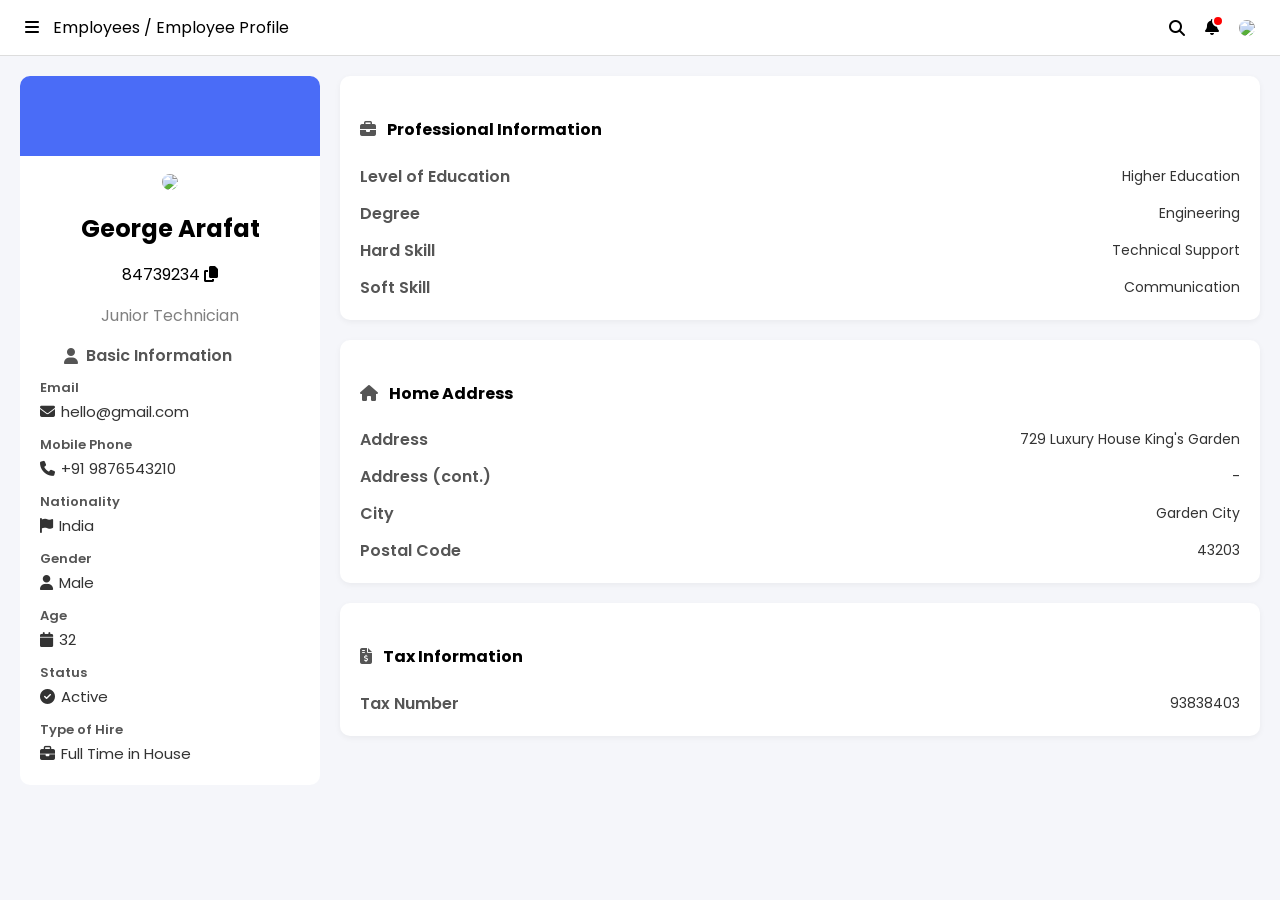
==== index.html @ 63d3ba4a "Initial commit" ====
<!DOCTYPE html>
<html lang="en">
<head>
<meta charset="UTF-8">
<meta name="viewport" content="width=device-width, initial-scale=1.0">
<title>Employee Profile</title>

<!-- Favicon -->
<link rel="icon" type="image/png" href="favicon.png">

<!-- Google Fonts -->
<link href="https://fonts.googleapis.com/css2?family=Poppins:wght@300;400;500;600&display=swap" rel="stylesheet">

<!-- Font Awesome -->
<link rel="stylesheet" href="https://cdnjs.cloudflare.com/ajax/libs/font-awesome/6.5.0/css/all.min.css">

<!-- Custom CSS -->
<link rel="stylesheet" href="style.css">
</head>

<body>

<div class="main">

  <!-- Topbar -->
  <div class="topbar">
    <div class="left">
      <i class="fa fa-bars"></i>
      <span>Employees / Employee Profile</span>
    </div>

    <div class="right">
      <i class="fa fa-search"></i>
      <div class="icon-wrapper">
        <i class="fa fa-bell"></i>
        <span class="notification-dot"></span>
      </div>
      <img src="https://i.pravatar.cc/40" class="top-profile">
    </div>
  </div>

  <div class="container">

    <!-- LEFT PROFILE -->
    <div class="profile-card">
      <div class="profile-bg"></div>

      <div class="profile-content">
        <img src="https://i.pravatar.cc/100" class="profile-img">

        <h2 class="name">George Arafat</h2>

        <p class="id">
          <span class="emp-id">84739234</span>
          <i class="fa fa-copy copy-icon" title="Copy ID"></i>
        </p>

        <p class="role">Junior Technician</p>

        <h4 class="section-title">
          <i class="fa fa-user"></i> Basic Information
        </h4>

        <div class="info">
          <div class="info-item">
            <span class="title">Email</span>
            <span class="value"><i class="fa fa-envelope"></i> hello@gmail.com</span>
          </div>

          <div class="info-item">
            <span class="title">Mobile Phone</span>
            <span class="value"><i class="fa fa-phone"></i> +91 9876543210</span>
          </div>

          <div class="info-item">
            <span class="title">Nationality</span>
            <span class="value"><i class="fa fa-flag"></i> India</span>
          </div>

          <div class="info-item">
            <span class="title">Gender</span>
            <span class="value"><i class="fa fa-user"></i> Male</span>
          </div>

          <div class="info-item">
            <span class="title">Age</span>
            <span class="value"><i class="fa fa-calendar"></i> 32</span>
          </div>

          <div class="info-item">
            <span class="title">Status</span>
            <span class="value"><i class="fa fa-circle-check"></i> Active</span>
          </div>

          <div class="info-item">
            <span class="title">Type of Hire</span>
            <span class="value"><i class="fa fa-briefcase"></i> Full Time in House</span>
          </div>
        </div>
      </div>
    </div>

    <!-- RIGHT SECTION -->
    <div class="right-section">

      <!-- Professional Information -->
      <div class="card">
        <h4 class="section-title">
          <i class="fa fa-briefcase"></i> Professional Information
        </h4>

        <div class="info">
          <div class="info-item">
            <span class="title">Level of Education</span>
            <span class="value">Higher Education</span>
          </div>

          <div class="info-item">
            <span class="title">Degree</span>
            <span class="value">Engineering</span>
          </div>

          <div class="info-item">
            <span class="title">Hard Skill</span>
            <span class="value">Technical Support</span>
          </div>

          <div class="info-item">
            <span class="title">Soft Skill</span>
            <span class="value">Communication</span>
          </div>
        </div>
      </div>

      <!-- Home Address -->
      <div class="card">
        <h4 class="section-title">
          <i class="fa fa-home"></i> Home Address
        </h4>

        <div class="info">
          <div class="info-item">
            <span class="title">Address</span>
            <span class="value">729 Luxury House King's Garden</span>
          </div>

          <div class="info-item">
            <span class="title">Address (cont.)</span>
            <span class="value">-</span>
          </div>

          <div class="info-item">
            <span class="title">City</span>
            <span class="value">Garden City</span>
          </div>

          <div class="info-item">
            <span class="title">Postal Code</span>
            <span class="value">43203</span>
          </div>
        </div>
      </div>

      <!-- Tax Information -->
      <div class="card">
        <h4 class="section-title">
          <i class="fa fa-file-invoice-dollar"></i> Tax Information
        </h4>

        <div class="info">
          <div class="info-item">
            <span class="title">Tax Number</span>
            <span class="value">93838403</span>
          </div>
        </div>
      </div>

    </div>

  </div>

</div>

</body>
</html>
---- style.css ----
/* Body & Fonts */
body {
  font-family: 'Poppins', sans-serif;
  margin: 0;
  background: #f5f6fa;
}

/* Topbar */
.topbar {
  display: flex;
  justify-content: space-between;
  padding: 15px 25px;
  background: white;
  align-items: center;
  border-bottom: 1px solid #ddd;
}

.left i { margin-right: 10px; }

.right {
  display: flex;
  align-items: center;
}

.right i { margin: 0 10px; cursor: pointer; }

.icon-wrapper { position: relative; display: inline-block; }

.notification-dot {
  position: absolute;
  top: 0;
  right: 5px;
  width: 8px; height: 8px;
  background: red;
  border-radius: 50%;
  border: 2px solid white;
}

.top-profile { border-radius: 50%; margin-left: 10px; }

.container {
  display: flex;
  flex-wrap: wrap;
  gap: 20px;
  padding: 20px;
}

/* Left Card */
.profile-card {
  width: 300px;
  background: white;
  border-radius: 10px;
  overflow: hidden;
  flex-shrink: 0;
}

.profile-bg { height: 80px; background: #4a6cf7; }

.profile-content {
  padding: 20px;
  text-align: center;
}

.profile-img {
  border-radius: 50%;
  margin-top: -50px;
  border: 4px solid white;
}

.name { margin: 10px 0 5px; }

.role { color: gray; margin-bottom: 15px; }

/* Left Sidebar Section Titles with Favicon */
.profile-card .section-title {
  display: flex;           /* Align icon and text horizontally */
  align-items: center;     /* Vertically center icon and text */
  font-size: 16px;
  font-weight: 600;
  margin: 15px 0 10px;
  color: #555;
  position: relative;
  padding-left: 24px;      /* Space for favicon */
}

/* Favicon before title using pseudo-element */
.profile-card .section-title::before {
  content: '';
  position: absolute;
  left: 0;
  top: 50%;
  transform: translateY(-50%);
  width: 16px;
  height: 16px;
  background-size: contain;
  background-repeat: no-repeat;
  background-position: center;
}

/* Example: assign different favicons per section using nth-child */
.profile-card .section-title:nth-of-type(1)::before {
  background-image: url('favicon1.png'); /* Personal Info */
}

.profile-card .section-title:nth-of-type(2)::before {
  background-image: url('favicon2.png'); /* Contact */
}

.profile-card .section-title:nth-of-type(3)::before {
  background-image: url('favicon3.png'); /* Settings */
}

/* Sidebar Info stays vertical with bold titles */
.profile-card .info {
  display: flex;
  flex-direction: column;
  gap: 12px;
}

.profile-card .info-item {
  display: flex;
  flex-direction: column;
  align-items: flex-start;
}

.profile-card .info-item .title {
  font-size: 13px;
  font-weight: 600; /* Bold titles */
  color: #555;
  margin-bottom: 2px;
}

.profile-card .info-item .value {
  font-size: 15px;
  font-weight: 400;
  color: #333;
  display: flex;
  align-items: center;
  gap: 6px;
}

/* Right Section */
.right-section {
  flex: 1;
  display: flex;
  flex-direction: column;
  gap: 20px;
}

/* Cards */
.card {
  background: white;
  border-radius: 10px;
  padding: 20px;
  box-shadow: 0 2px 6px rgba(0,0,0,0.05);
}

/* Right Section Info: one item per line */
.right-section .info {
  display: flex;
  flex-direction: column;
  gap: 12px;
}

.right-section .info-item {
  display: flex;
  justify-content: space-between;
  align-items: center;
}

.right-section .info-item .title {
  font-weight: 600;
  color: #555;
}

.right-section .info-item .value {
  font-size: 14px;
  color: #333;
  display: flex;
  align-items: center;
  gap: 6px;
}

/* Right Section Section title icon spacing */
.section-title i {
  margin-right: 8px;
  color: #555;
}
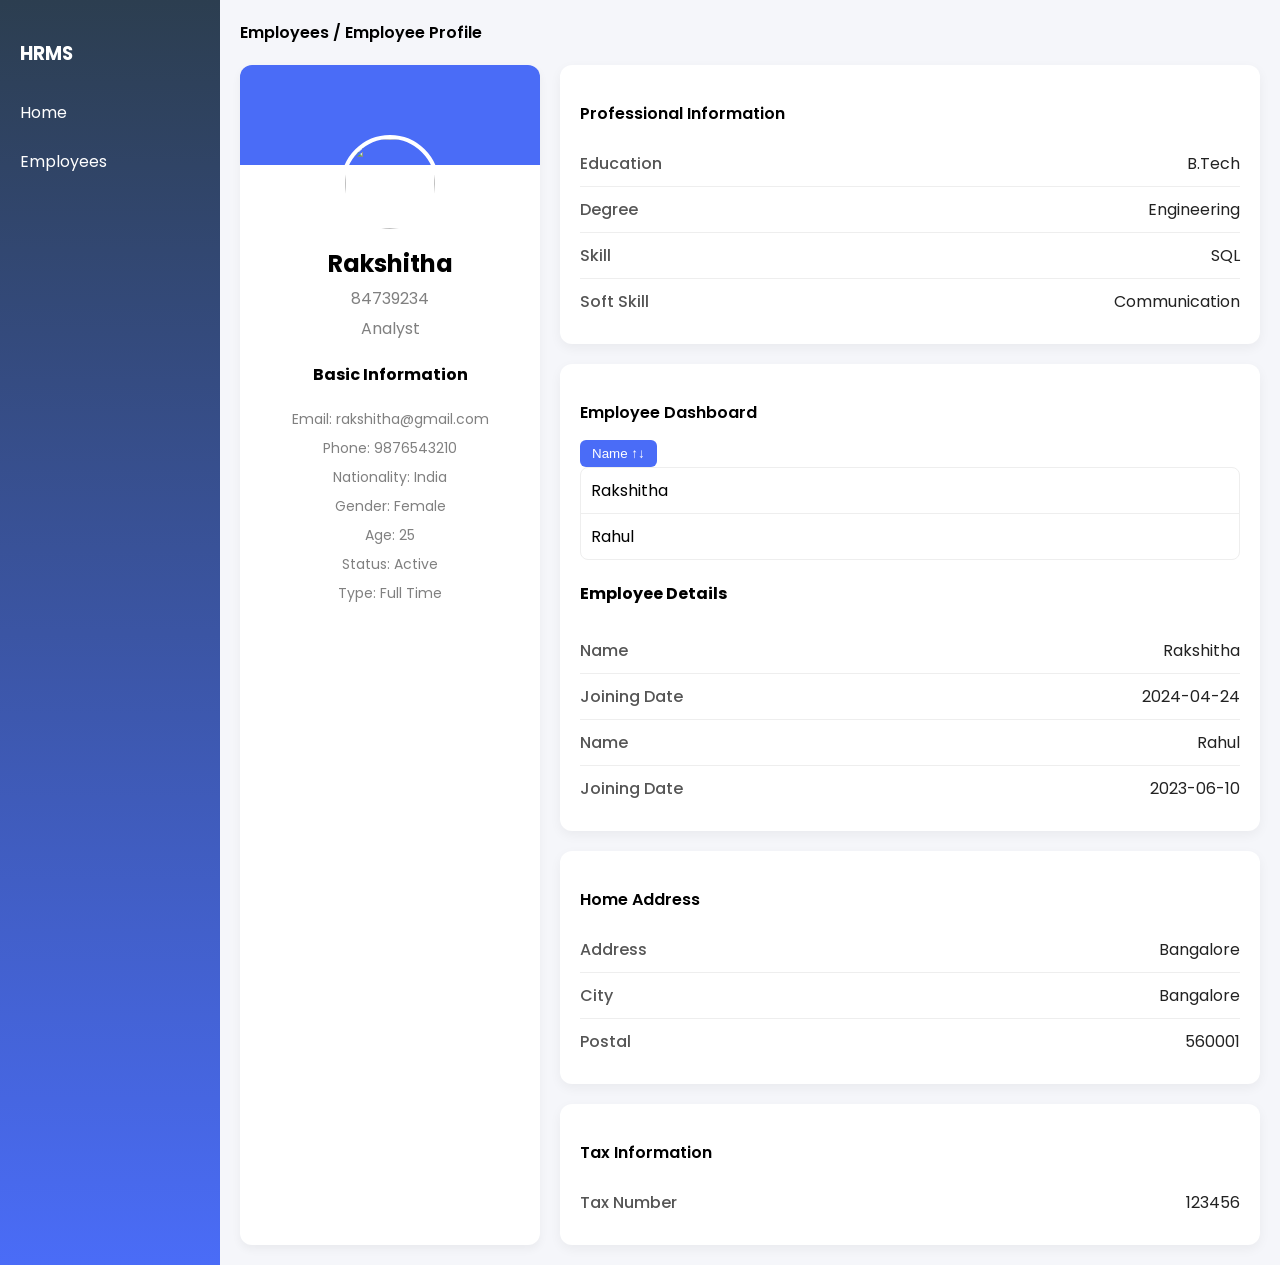
==== commit 1f969f7b: "Initial commit" ====
--- a/index.html
+++ b/index.html
@@ -3,176 +3,142 @@
 <head>
 <meta charset="UTF-8">
 <meta name="viewport" content="width=device-width, initial-scale=1.0">
-<title>Employee Profile</title>
 
-<!-- Favicon -->
-<link rel="icon" type="image/png" href="favicon.png">
+<title>HRMS Dashboard</title>
 
-<!-- Google Fonts -->
-<link href="https://fonts.googleapis.com/css2?family=Poppins:wght@300;400;500;600&display=swap" rel="stylesheet">
-
-<!-- Font Awesome -->
+<!-- Fonts & Icons -->
+<link href="https://fonts.googleapis.com/css2?family=Poppins:wght@400;500;600&display=swap" rel="stylesheet">
 <link rel="stylesheet" href="https://cdnjs.cloudflare.com/ajax/libs/font-awesome/6.5.0/css/all.min.css">
 
-<!-- Custom CSS -->
+<!-- CSS -->
 <link rel="stylesheet" href="style.css">
 </head>
 
 <body>
 
-<div class="main">
+<div class="wrapper">
 
-  <!-- Topbar -->
-  <div class="topbar">
-    <div class="left">
-      <i class="fa fa-bars"></i>
-      <span>Employees / Employee Profile</span>
+  <!-- SIDEBAR -->
+  <div class="sidebar">
+    <h3>HRMS</h3>
+    <ul>
+      <li>Home</li>
+      <li>Employees</li>
+    </ul>
+  </div>
+
+  <!-- MAIN -->
+  <div class="main">
+
+    <!-- TOPBAR -->
+    <div class="topbar">
+      Employees / Employee Profile
     </div>
 
-    <div class="right">
-      <i class="fa fa-search"></i>
-      <div class="icon-wrapper">
-        <i class="fa fa-bell"></i>
-        <span class="notification-dot"></span>
-      </div>
-      <img src="https://i.pravatar.cc/40" class="top-profile">
-    </div>
-  </div>
+    <!-- DASHBOARD -->
+    <div class="dashboard">
 
-  <div class="container">
+      <!-- LEFT PROFILE -->
+      <div class="profile-card">
+        <div class="profile-bg"></div>
 
-    <!-- LEFT PROFILE -->
-    <div class="profile-card">
-      <div class="profile-bg"></div>
+        <div class="profile-content">
+          <img id="empImg" src="https://i.pravatar.cc/100?img=12" class="profile-img">
 
-      <div class="profile-content">
-        <img src="https://i.pravatar.cc/100" class="profile-img">
+          <h2 id="empName">George Arafat</h2>
+          <p id="empId">84739234</p>
+          <p id="empRole">Junior Technician</p>
 
-        <h2 class="name">George Arafat</h2>
+          <h4 class="section-title">Basic Information</h4>
 
-        <p class="id">
-          <span class="emp-id">84739234</span>
-          <i class="fa fa-copy copy-icon" title="Copy ID"></i>
-        </p>
-
-        <p class="role">Junior Technician</p>
-
-        <h4 class="section-title">
-          <i class="fa fa-user"></i> Basic Information
-        </h4>
-
-        <div class="info">
-          <div class="info-item">
-            <span class="title">Email</span>
-            <span class="value"><i class="fa fa-envelope"></i> hello@gmail.com</span>
-          </div>
-
-          <div class="info-item">
-            <span class="title">Mobile Phone</span>
-            <span class="value"><i class="fa fa-phone"></i> +91 9876543210</span>
-          </div>
-
-          <div class="info-item">
-            <span class="title">Nationality</span>
-            <span class="value"><i class="fa fa-flag"></i> India</span>
-          </div>
-
-          <div class="info-item">
-            <span class="title">Gender</span>
-            <span class="value"><i class="fa fa-user"></i> Male</span>
-          </div>
-
-          <div class="info-item">
-            <span class="title">Age</span>
-            <span class="value"><i class="fa fa-calendar"></i> 32</span>
-          </div>
-
-          <div class="info-item">
-            <span class="title">Status</span>
-            <span class="value"><i class="fa fa-circle-check"></i> Active</span>
-          </div>
-
-          <div class="info-item">
-            <span class="title">Type of Hire</span>
-            <span class="value"><i class="fa fa-briefcase"></i> Full Time in House</span>
-          </div>
-        </div>
-      </div>
-    </div>
-
-    <!-- RIGHT SECTION -->
-    <div class="right-section">
-
-      <!-- Professional Information -->
-      <div class="card">
-        <h4 class="section-title">
-          <i class="fa fa-briefcase"></i> Professional Information
-        </h4>
-
-        <div class="info">
-          <div class="info-item">
-            <span class="title">Level of Education</span>
-            <span class="value">Higher Education</span>
-          </div>
-
-          <div class="info-item">
-            <span class="title">Degree</span>
-            <span class="value">Engineering</span>
-          </div>
-
-          <div class="info-item">
-            <span class="title">Hard Skill</span>
-            <span class="value">Technical Support</span>
-          </div>
-
-          <div class="info-item">
-            <span class="title">Soft Skill</span>
-            <span class="value">Communication</span>
+          <div class="info">
+            <p>Email: <span id="empEmail">hello@gmail.com</span></p>
+            <p>Phone: <span id="empPhone">+91 9876543210</span></p>
+            <p>Nationality: <span id="empCountry">India</span></p>
+            <p>Gender: <span id="empGender">Male</span></p>
+            <p>Age: <span id="empAge">32</span></p>
+            <p>Status: Active</p>
+            <p>Type: Full Time</p>
           </div>
         </div>
       </div>
 
-      <!-- Home Address -->
-      <div class="card">
-        <h4 class="section-title">
-          <i class="fa fa-home"></i> Home Address
-        </h4>
+      <!-- RIGHT SECTION -->
+      <div class="right">
 
-        <div class="info">
-          <div class="info-item">
-            <span class="title">Address</span>
-            <span class="value">729 Luxury House King's Garden</span>
+        <!-- PROFESSIONAL INFO -->
+        <div class="card">
+          <h3 class="card-title">Professional Information</h3>
+
+          <div class="row"><span>Education</span><span id="empEducation">Higher Education</span></div>
+          <div class="row"><span>Degree</span><span id="empDegree">Engineering</span></div>
+          <div class="row"><span>Skill</span><span id="empSkill">Technical Support</span></div>
+          <div class="row"><span>Soft Skill</span><span id="empSoftSkill">Communication</span></div>
+        </div>
+
+        <!-- HOME DASHBOARD -->
+        <div class="card">
+
+          <!-- HEADER -->
+          <div class="card-header">
+            <h3>Employee Dashboard</h3>
+
+            <div class="sort-buttons">
+              <button onclick="sortByName()">Name ↑↓</button>
+            </div>
           </div>
 
-          <div class="info-item">
-            <span class="title">Address (cont.)</span>
-            <span class="value">-</span>
+          <!-- EMPLOYEE LIST -->
+          <div class="employee-list">
+            <div onclick="selectEmployee(0)">Rakshitha</div>
+            <div onclick="selectEmployee(1)">Rahul</div>
+            <div onclick="selectEmployee(2)">Ankit</div>
           </div>
 
-          <div class="info-item">
-            <span class="title">City</span>
-            <span class="value">Garden City</span>
+          <!-- DETAILS -->
+          <div class="employee-details">
+            <h4>Employee Details</h4>
+
+            <div class="row">
+              <span>Name</span>
+              <span>Rakshitha</span>
+            </div>
+
+            <div class="row">
+              <span>Joining Date</span>
+              <span>2024-04-24</span>
+            </div>
+
+            <div class="row">
+              <span>Name</span>
+              <span>Rahul</span>
+            </div>
+
+            <div class="row">
+              <span>Joining Date</span>
+              <span>2023-06-10</span>
+            </div>
+
           </div>
 
-          <div class="info-item">
-            <span class="title">Postal Code</span>
-            <span class="value">43203</span>
-          </div>
         </div>
-      </div>
 
-      <!-- Tax Information -->
-      <div class="card">
-        <h4 class="section-title">
-          <i class="fa fa-file-invoice-dollar"></i> Tax Information
-        </h4>
+        <!-- ADDRESS -->
+        <div class="card">
+          <h3 class="card-title">Home Address</h3>
 
-        <div class="info">
-          <div class="info-item">
-            <span class="title">Tax Number</span>
-            <span class="value">93838403</span>
-          </div>
+          <div class="row"><span>Address</span><span id="empAddress">Bangalore</span></div>
+          <div class="row"><span>City</span><span id="empCity">Bangalore</span></div>
+          <div class="row"><span>Postal</span><span id="empPostal">560001</span></div>
         </div>
+
+        <!-- TAX -->
+        <div class="card">
+          <h3 class="card-title">Tax Information</h3>
+
+          <div class="row"><span>Tax Number</span><span id="empTax">123456</span></div>
+        </div>
+
       </div>
 
     </div>
@@ -181,5 +147,8 @@
 
 </div>
 
+<!-- JS -->
+<script src="script.js"></script>
+
 </body>
 </html>
--- a/style.css
+++ b/style.css
@@ -1,188 +1,190 @@
-/* Body & Fonts */
+/* BODY */
 body {
+  margin: 0;
   font-family: 'Poppins', sans-serif;
-  margin: 0;
   background: #f5f6fa;
 }
 
-/* Topbar */
-.topbar {
+/* WRAPPER */
+.wrapper {
   display: flex;
-  justify-content: space-between;
-  padding: 15px 25px;
-  background: white;
-  align-items: center;
-  border-bottom: 1px solid #ddd;
+  min-height: 100vh;
 }
 
-.left i { margin-right: 10px; }
-
-.right {
-  display: flex;
-  align-items: center;
+/* SIDEBAR */
+.sidebar {
+  width: 220px;
+  background: linear-gradient(180deg, #2c3e50, #4a6cf7);
+  color: white;
+  padding: 20px 0;
 }
 
-.right i { margin: 0 10px; cursor: pointer; }
-
-.icon-wrapper { position: relative; display: inline-block; }
-
-.notification-dot {
-  position: absolute;
-  top: 0;
-  right: 5px;
-  width: 8px; height: 8px;
-  background: red;
-  border-radius: 50%;
-  border: 2px solid white;
+.sidebar h3 {
+  padding: 0 20px;
+  margin-bottom: 20px;
 }
 
-.top-profile { border-radius: 50%; margin-left: 10px; }
+.sidebar ul {
+  padding: 0;
+  margin: 0;
+}
 
-.container {
-  display: flex;
-  flex-wrap: wrap;
-  gap: 20px;
+.sidebar li {
+  list-style: none;
+  padding: 12px 20px;
+  cursor: pointer;
+  transition: 0.3s;
+}
+
+.sidebar li:hover {
+  background: rgba(255, 255, 255, 0.2);
+  border-radius: 6px;
+}
+
+/* MAIN */
+.main {
+  flex: 1;
   padding: 20px;
 }
 
-/* Left Card */
+/* TOPBAR */
+.topbar {
+  font-weight: 600;
+  margin-bottom: 20px;
+}
+
+/* DASHBOARD */
+.dashboard {
+  display: flex;
+  gap: 20px;
+  flex-wrap: wrap;
+}
+
+/* PROFILE CARD */
 .profile-card {
   width: 300px;
   background: white;
-  border-radius: 10px;
+  border-radius: 12px;
   overflow: hidden;
   flex-shrink: 0;
+  box-shadow: 0 4px 10px rgba(0,0,0,0.05);
 }
 
-.profile-bg { height: 80px; background: #4a6cf7; }
+.profile-bg {
+  height: 100px;
+  background: #4a6cf7;
+}
 
 .profile-content {
+  text-align: center;
   padding: 20px;
-  text-align: center;
 }
 
 .profile-img {
+  width: 90px;
+  height: 90px;
   border-radius: 50%;
   margin-top: -50px;
   border: 4px solid white;
+  object-fit: cover;
 }
 
-.name { margin: 10px 0 5px; }
-
-.role { color: gray; margin-bottom: 15px; }
-
-/* Left Sidebar Section Titles with Favicon */
-.profile-card .section-title {
-  display: flex;           /* Align icon and text horizontally */
-  align-items: center;     /* Vertically center icon and text */
-  font-size: 16px;
-  font-weight: 600;
-  margin: 15px 0 10px;
-  color: #555;
-  position: relative;
-  padding-left: 24px;      /* Space for favicon */
+.profile-content h2 {
+  margin: 10px 0 5px;
 }
 
-/* Favicon before title using pseudo-element */
-.profile-card .section-title::before {
-  content: '';
-  position: absolute;
-  left: 0;
-  top: 50%;
-  transform: translateY(-50%);
-  width: 16px;
-  height: 16px;
-  background-size: contain;
-  background-repeat: no-repeat;
-  background-position: center;
+.profile-content p {
+  margin: 5px 0;
+  color: gray;
 }
 
-/* Example: assign different favicons per section using nth-child */
-.profile-card .section-title:nth-of-type(1)::before {
-  background-image: url('favicon1.png'); /* Personal Info */
-}
-
-.profile-card .section-title:nth-of-type(2)::before {
-  background-image: url('favicon2.png'); /* Contact */
-}
-
-.profile-card .section-title:nth-of-type(3)::before {
-  background-image: url('favicon3.png'); /* Settings */
-}
-
-/* Sidebar Info stays vertical with bold titles */
-.profile-card .info {
-  display: flex;
-  flex-direction: column;
-  gap: 12px;
-}
-
-.profile-card .info-item {
-  display: flex;
-  flex-direction: column;
-  align-items: flex-start;
-}
-
-.profile-card .info-item .title {
-  font-size: 13px;
-  font-weight: 600; /* Bold titles */
-  color: #555;
-  margin-bottom: 2px;
-}
-
-.profile-card .info-item .value {
-  font-size: 15px;
-  font-weight: 400;
-  color: #333;
-  display: flex;
-  align-items: center;
-  gap: 6px;
-}
-
-/* Right Section */
-.right-section {
+/* RIGHT SECTION */
+.right {
   flex: 1;
   display: flex;
   flex-direction: column;
   gap: 20px;
 }
 
-/* Cards */
+/* CARD */
 .card {
   background: white;
-  border-radius: 10px;
   padding: 20px;
-  box-shadow: 0 2px 6px rgba(0,0,0,0.05);
+  border-radius: 12px;
+  box-shadow: 0 4px 12px rgba(0,0,0,0.05);
 }
 
-/* Right Section Info: one item per line */
-.right-section .info {
-  display: flex;
-  flex-direction: column;
-  gap: 12px;
+/* CARD TITLE */
+.card h3 {
+  margin-bottom: 15px;
+  font-size: 16px;
+  font-weight: 600;
 }
 
-.right-section .info-item {
+/* ROW (IMPORTANT FIX) */
+.row {
   display: flex;
   justify-content: space-between;
-  align-items: center;
+  padding: 10px 0;
+  border-bottom: 1px solid #eee;
 }
 
-.right-section .info-item .title {
-  font-weight: 600;
-  color: #555;
+.row:last-child {
+  border-bottom: none;
 }
 
-.right-section .info-item .value {
-  font-size: 14px;
-  color: #333;
-  display: flex;
-  align-items: center;
-  gap: 6px;
+.row span:first-child {
+  color: #555;
+  font-weight: 500;
 }
 
-/* Right Section Section title icon spacing */
-.section-title i {
-  margin-right: 8px;
-  color: #555;
+.row span:last-child {
+  color: #222;
+}
+
+/* EMPLOYEE LIST */
+.employee-list {
+  border: 1px solid #eee;
+  border-radius: 8px;
+  overflow: hidden;
+  margin-bottom: 15px;
+}
+
+.employee-list div {
+  padding: 10px;
+  cursor: pointer;
+  border-bottom: 1px solid #eee;
+}
+
+.employee-list div:last-child {
+  border-bottom: none;
+}
+
+.employee-list div:hover {
+  background: #f0f2f7;
+}
+
+/* SORT BUTTONS */
+.sort-buttons {
+  display: flex;
+  gap: 10px;
+}
+
+.sort-buttons button {
+  padding: 6px 12px;
+  border: none;
+  background: #4a6cf7;
+  color: white;
+  border-radius: 6px;
+  cursor: pointer;
+}
+
+.sort-buttons button:hover {
+  background: #3a5bdc;
+}
+
+/* INFO TEXT */
+.info p {
+  margin: 8px 0;
+  font-size: 14px;
 }
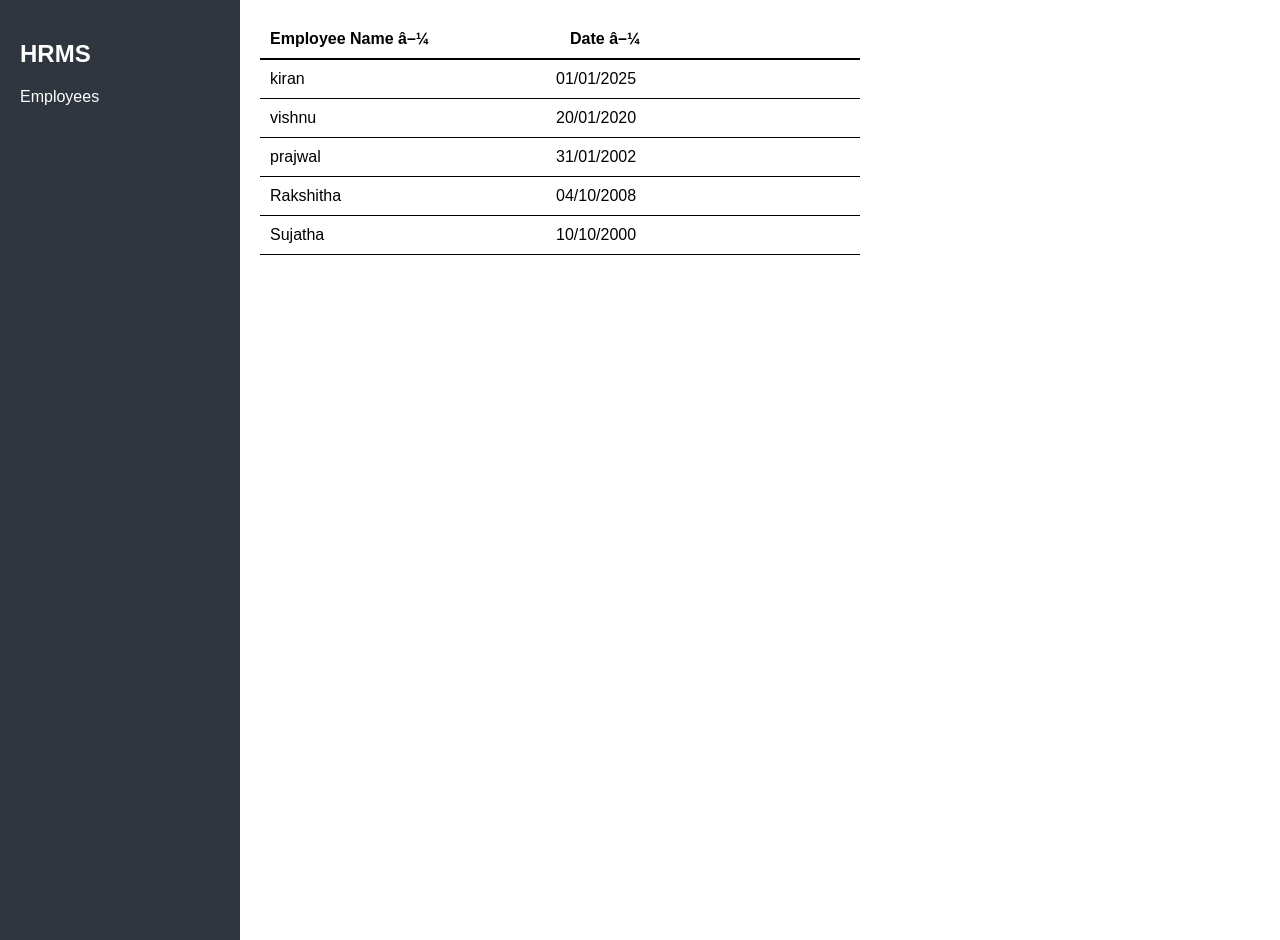
==== commit ea237bbe: "Initial commit" ====
--- a/index.html
+++ b/index.html
@@ -1,154 +1,34 @@
 <!DOCTYPE html>
-<html lang="en">
+<html>
 <head>
-<meta charset="UTF-8">
-<meta name="viewport" content="width=device-width, initial-scale=1.0">
-
-<title>HRMS Dashboard</title>
-
-<!-- Fonts & Icons -->
-<link href="https://fonts.googleapis.com/css2?family=Poppins:wght@400;500;600&display=swap" rel="stylesheet">
-<link rel="stylesheet" href="https://cdnjs.cloudflare.com/ajax/libs/font-awesome/6.5.0/css/all.min.css">
-
-<!-- CSS -->
-<link rel="stylesheet" href="style.css">
+    <!-- <meta charset="UTF-8">
+    <meta name="viewport" content="width=device-width, initial-scale=1.0"> -->
+    <title>HRMS</title>
+    <link rel="stylesheet" href="style.css">
 </head>
-
 <body>
 
-<div class="wrapper">
+  <div class = "container">
 
-  <!-- SIDEBAR -->
-  <div class="sidebar">
-    <h3>HRMS</h3>
-    <ul>
-      <li>Home</li>
-      <li>Employees</li>
-    </ul>
-  </div>
-
-  <!-- MAIN -->
-  <div class="main">
-
-    <!-- TOPBAR -->
-    <div class="topbar">
-      Employees / Employee Profile
+    <div class="sidebar">
+      <h2>HRMS</h2>
+      <p>Employees</p>
     </div>
 
-    <!-- DASHBOARD -->
-    <div class="dashboard">
+    <div class="content">
 
-      <!-- LEFT PROFILE -->
-      <div class="profile-card">
-        <div class="profile-bg"></div>
-
-        <div class="profile-content">
-          <img id="empImg" src="https://i.pravatar.cc/100?img=12" class="profile-img">
-
-          <h2 id="empName">George Arafat</h2>
-          <p id="empId">84739234</p>
-          <p id="empRole">Junior Technician</p>
-
-          <h4 class="section-title">Basic Information</h4>
-
-          <div class="info">
-            <p>Email: <span id="empEmail">hello@gmail.com</span></p>
-            <p>Phone: <span id="empPhone">+91 9876543210</span></p>
-            <p>Nationality: <span id="empCountry">India</span></p>
-            <p>Gender: <span id="empGender">Male</span></p>
-            <p>Age: <span id="empAge">32</span></p>
-            <p>Status: Active</p>
-            <p>Type: Full Time</p>
-          </div>
-        </div>
-      </div>
-
-      <!-- RIGHT SECTION -->
-      <div class="right">
-
-        <!-- PROFESSIONAL INFO -->
-        <div class="card">
-          <h3 class="card-title">Professional Information</h3>
-
-          <div class="row"><span>Education</span><span id="empEducation">Higher Education</span></div>
-          <div class="row"><span>Degree</span><span id="empDegree">Engineering</span></div>
-          <div class="row"><span>Skill</span><span id="empSkill">Technical Support</span></div>
-          <div class="row"><span>Soft Skill</span><span id="empSoftSkill">Communication</span></div>
-        </div>
-
-        <!-- HOME DASHBOARD -->
-        <div class="card">
-
-          <!-- HEADER -->
-          <div class="card-header">
-            <h3>Employee Dashboard</h3>
-
-            <div class="sort-buttons">
-              <button onclick="sortByName()">Name ↑↓</button>
-            </div>
-          </div>
-
-          <!-- EMPLOYEE LIST -->
-          <div class="employee-list">
-            <div onclick="selectEmployee(0)">Rakshitha</div>
-            <div onclick="selectEmployee(1)">Rahul</div>
-            <div onclick="selectEmployee(2)">Ankit</div>
-          </div>
-
-          <!-- DETAILS -->
-          <div class="employee-details">
-            <h4>Employee Details</h4>
-
-            <div class="row">
-              <span>Name</span>
-              <span>Rakshitha</span>
-            </div>
-
-            <div class="row">
-              <span>Joining Date</span>
-              <span>2024-04-24</span>
-            </div>
-
-            <div class="row">
-              <span>Name</span>
-              <span>Rahul</span>
-            </div>
-
-            <div class="row">
-              <span>Joining Date</span>
-              <span>2023-06-10</span>
-            </div>
-
-          </div>
-
-        </div>
-
-        <!-- ADDRESS -->
-        <div class="card">
-          <h3 class="card-title">Home Address</h3>
-
-          <div class="row"><span>Address</span><span id="empAddress">Bangalore</span></div>
-          <div class="row"><span>City</span><span id="empCity">Bangalore</span></div>
-          <div class="row"><span>Postal</span><span id="empPostal">560001</span></div>
-        </div>
-
-        <!-- TAX -->
-        <div class="card">
-          <h3 class="card-title">Tax Information</h3>
-
-          <div class="row"><span>Tax Number</span><span id="empTax">123456</span></div>
-        </div>
-
-      </div>
-
+      <div class="top-bar">
+      <div onclick="sortName()">Employee Name ▼</div>
+      <div onclick="sortDate()">Date ▼</div>
     </div>
 
+    <table id="employeeTable">
+      <tbody></tbody>
+    </table>
   </div>
 
 </div>
 
-<!-- JS -->
 <script src="script.js"></script>
-
 </body>
 </html>
--- a/style.css
+++ b/style.css
@@ -1,190 +1,46 @@
-/* BODY */
-body {
+body{
   margin: 0;
-  font-family: 'Poppins', sans-serif;
-  background: #f5f6fa;
+  font-family: Arial;
 }
 
-/* WRAPPER */
-.wrapper {
+.container{
   display: flex;
-  min-height: 100vh;
 }
 
-/* SIDEBAR */
-.sidebar {
-  width: 220px;
-  background: linear-gradient(180deg, #2c3e50, #4a6cf7);
+.sidebar{
+  width: 200px;
+  height: 100vh;
+  background-color: #2f3640;
   color: white;
-  padding: 20px 0;
-}
+  padding: 20px;
+} 
 
-.sidebar h3 {
-  padding: 0 20px;
-  margin-bottom: 20px;
-}
-
-.sidebar ul {
-  padding: 0;
-  margin: 0;
-}
-
-.sidebar li {
-  list-style: none;
-  padding: 12px 20px;
-  cursor: pointer;
-  transition: 0.3s;
-}
-
-.sidebar li:hover {
-  background: rgba(255, 255, 255, 0.2);
-  border-radius: 6px;
-}
-
-/* MAIN */
-.main {
+.content{
   flex: 1;
   padding: 20px;
 }
 
-/* TOPBAR */
-.topbar {
-  font-weight: 600;
-  margin-bottom: 20px;
+.top-bar{
+  display: flex;
+  width: 600px;
+  border-bottom: 2px solid black;
+  font-weight: bold;
 }
 
-/* DASHBOARD */
-.dashboard {
-  display: flex;
-  gap: 20px;
-  flex-wrap: wrap;
+.top-bar div{
+  width: 50%;
+  cursor: pointer;
+  padding: 10px;
 }
 
-/* PROFILE CARD */
-.profile-card {
-  width: 300px;
-  background: white;
-  border-radius: 12px;
-  overflow: hidden;
-  flex-shrink: 0;
-  box-shadow: 0 4px 10px rgba(0,0,0,0.05);
+table{
+  width: 600px;
+  border-collapse: collapse;
 }
 
-.profile-bg {
-  height: 100px;
-  background: #4a6cf7;
+td{
+ border-bottom: 1px solid black;
+  padding: 10px;
 }
 
-.profile-content {
-  text-align: center;
-  padding: 20px;
-}
 
-.profile-img {
-  width: 90px;
-  height: 90px;
-  border-radius: 50%;
-  margin-top: -50px;
-  border: 4px solid white;
-  object-fit: cover;
-}
-
-.profile-content h2 {
-  margin: 10px 0 5px;
-}
-
-.profile-content p {
-  margin: 5px 0;
-  color: gray;
-}
-
-/* RIGHT SECTION */
-.right {
-  flex: 1;
-  display: flex;
-  flex-direction: column;
-  gap: 20px;
-}
-
-/* CARD */
-.card {
-  background: white;
-  padding: 20px;
-  border-radius: 12px;
-  box-shadow: 0 4px 12px rgba(0,0,0,0.05);
-}
-
-/* CARD TITLE */
-.card h3 {
-  margin-bottom: 15px;
-  font-size: 16px;
-  font-weight: 600;
-}
-
-/* ROW (IMPORTANT FIX) */
-.row {
-  display: flex;
-  justify-content: space-between;
-  padding: 10px 0;
-  border-bottom: 1px solid #eee;
-}
-
-.row:last-child {
-  border-bottom: none;
-}
-
-.row span:first-child {
-  color: #555;
-  font-weight: 500;
-}
-
-.row span:last-child {
-  color: #222;
-}
-
-/* EMPLOYEE LIST */
-.employee-list {
-  border: 1px solid #eee;
-  border-radius: 8px;
-  overflow: hidden;
-  margin-bottom: 15px;
-}
-
-.employee-list div {
-  padding: 10px;
-  cursor: pointer;
-  border-bottom: 1px solid #eee;
-}
-
-.employee-list div:last-child {
-  border-bottom: none;
-}
-
-.employee-list div:hover {
-  background: #f0f2f7;
-}
-
-/* SORT BUTTONS */
-.sort-buttons {
-  display: flex;
-  gap: 10px;
-}
-
-.sort-buttons button {
-  padding: 6px 12px;
-  border: none;
-  background: #4a6cf7;
-  color: white;
-  border-radius: 6px;
-  cursor: pointer;
-}
-
-.sort-buttons button:hover {
-  background: #3a5bdc;
-}
-
-/* INFO TEXT */
-.info p {
-  margin: 8px 0;
-  font-size: 14px;
-}
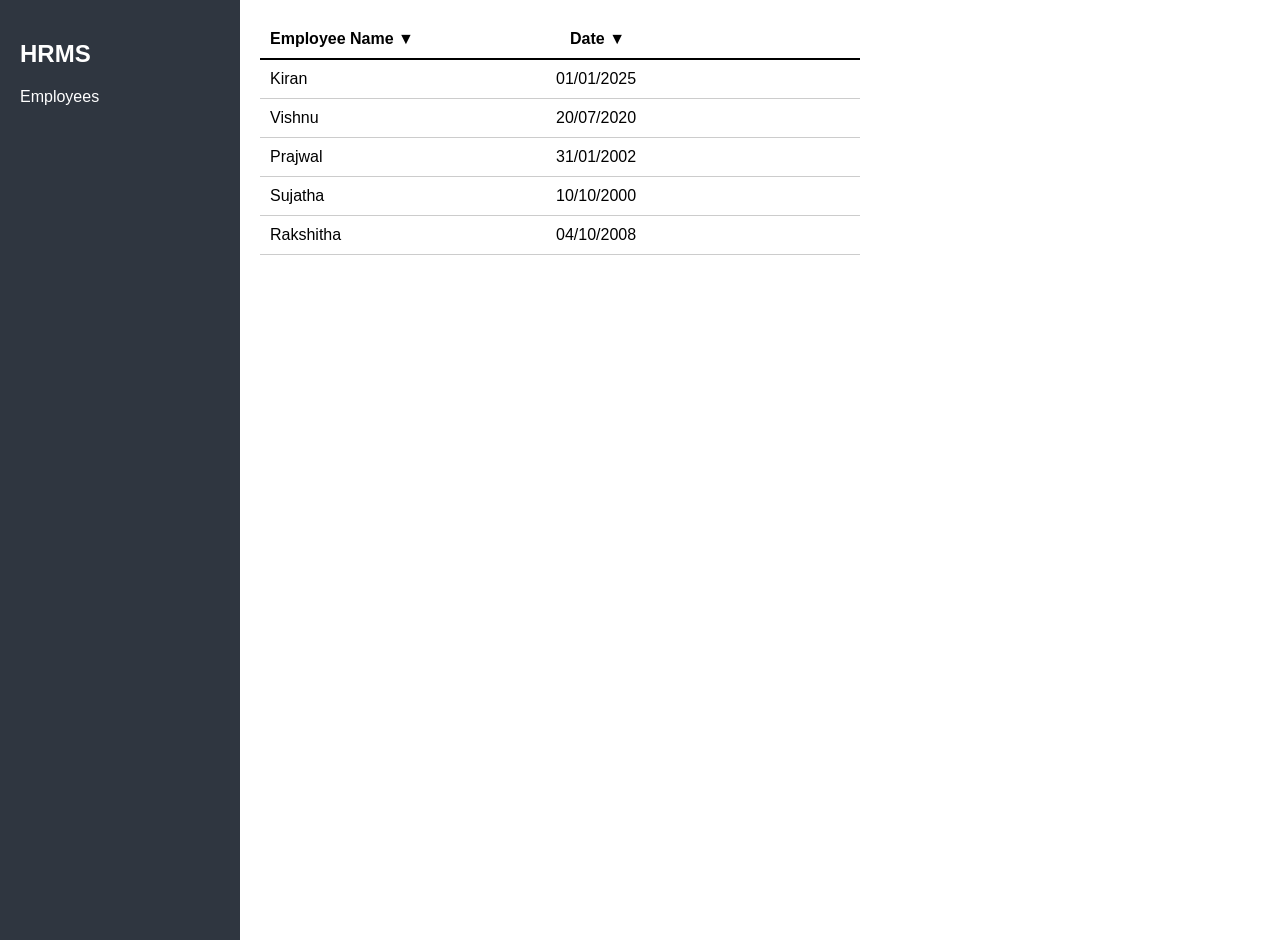
==== commit 0f6d4ad0: "Initial commit" ====
--- a/index.html
+++ b/index.html
@@ -1,31 +1,34 @@
 <!DOCTYPE html>
 <html>
 <head>
-    <!-- <meta charset="UTF-8">
-    <meta name="viewport" content="width=device-width, initial-scale=1.0"> -->
-    <title>HRMS</title>
+    <title>HRMS - Employees</title>
     <link rel="stylesheet" href="style.css">
 </head>
 <body>
 
-  <div class = "container">
+<div class="container">
 
+    <!-- Left Sidebar -->
     <div class="sidebar">
-      <h2>HRMS</h2>
-      <p>Employees</p>
+        <h2>HRMS</h2>
+        <p>Employees</p>
     </div>
 
+    <!-- Right Content -->
     <div class="content">
 
-      <div class="top-bar">
-      <div onclick="sortName()">Employee Name ▼</div>
-      <div onclick="sortDate()">Date ▼</div>
+        <!-- Header Row -->
+        <div class="top-bar">
+            <div onclick="sortName()">Employee Name ▼</div>
+            <div onclick="sortDate()">Date ▼</div>
+        </div>
+
+        <!-- Employee Table -->
+        <table id="employeeTable">
+            <tbody id="employeeBody"></tbody>
+        </table>
+
     </div>
-
-    <table id="employeeTable">
-      <tbody></tbody>
-    </table>
-  </div>
 
 </div>
 
--- a/style.css
+++ b/style.css
@@ -1,46 +1,48 @@
-body{
-  margin: 0;
-  font-family: Arial;
+body {
+    margin: 0;
+    font-family: Arial;
 }
 
-.container{
-  display: flex;
+.container {
+    display: flex;
 }
 
-.sidebar{
-  width: 200px;
-  height: 100vh;
-  background-color: #2f3640;
-  color: white;
-  padding: 20px;
-} 
-
-.content{
-  flex: 1;
-  padding: 20px;
+/* Sidebar */
+.sidebar {
+    width: 200px;
+    height: 100vh;
+    background-color: #2f3640;
+    color: white;
+    padding: 20px;
 }
 
-.top-bar{
-  display: flex;
-  width: 600px;
-  border-bottom: 2px solid black;
-  font-weight: bold;
+/* Right Content */
+.content {
+    flex: 1;
+    padding: 20px;
 }
 
-.top-bar div{
-  width: 50%;
-  cursor: pointer;
-  padding: 10px;
+/* Header Row */
+.top-bar {
+    display: flex;
+    width: 600px;
+    border-bottom: 2px solid black;
+    font-weight: bold;
 }
 
-table{
-  width: 600px;
-  border-collapse: collapse;
+.top-bar div {
+    width: 50%;
+    padding: 10px;
+    cursor: pointer;
 }
 
-td{
- border-bottom: 1px solid black;
-  padding: 10px;
+/* Table */
+table {
+    width: 600px;
+    border-collapse: collapse;
 }
 
-
+td {
+    border-bottom: 1px solid #ccc;
+    padding: 10px;
+}
